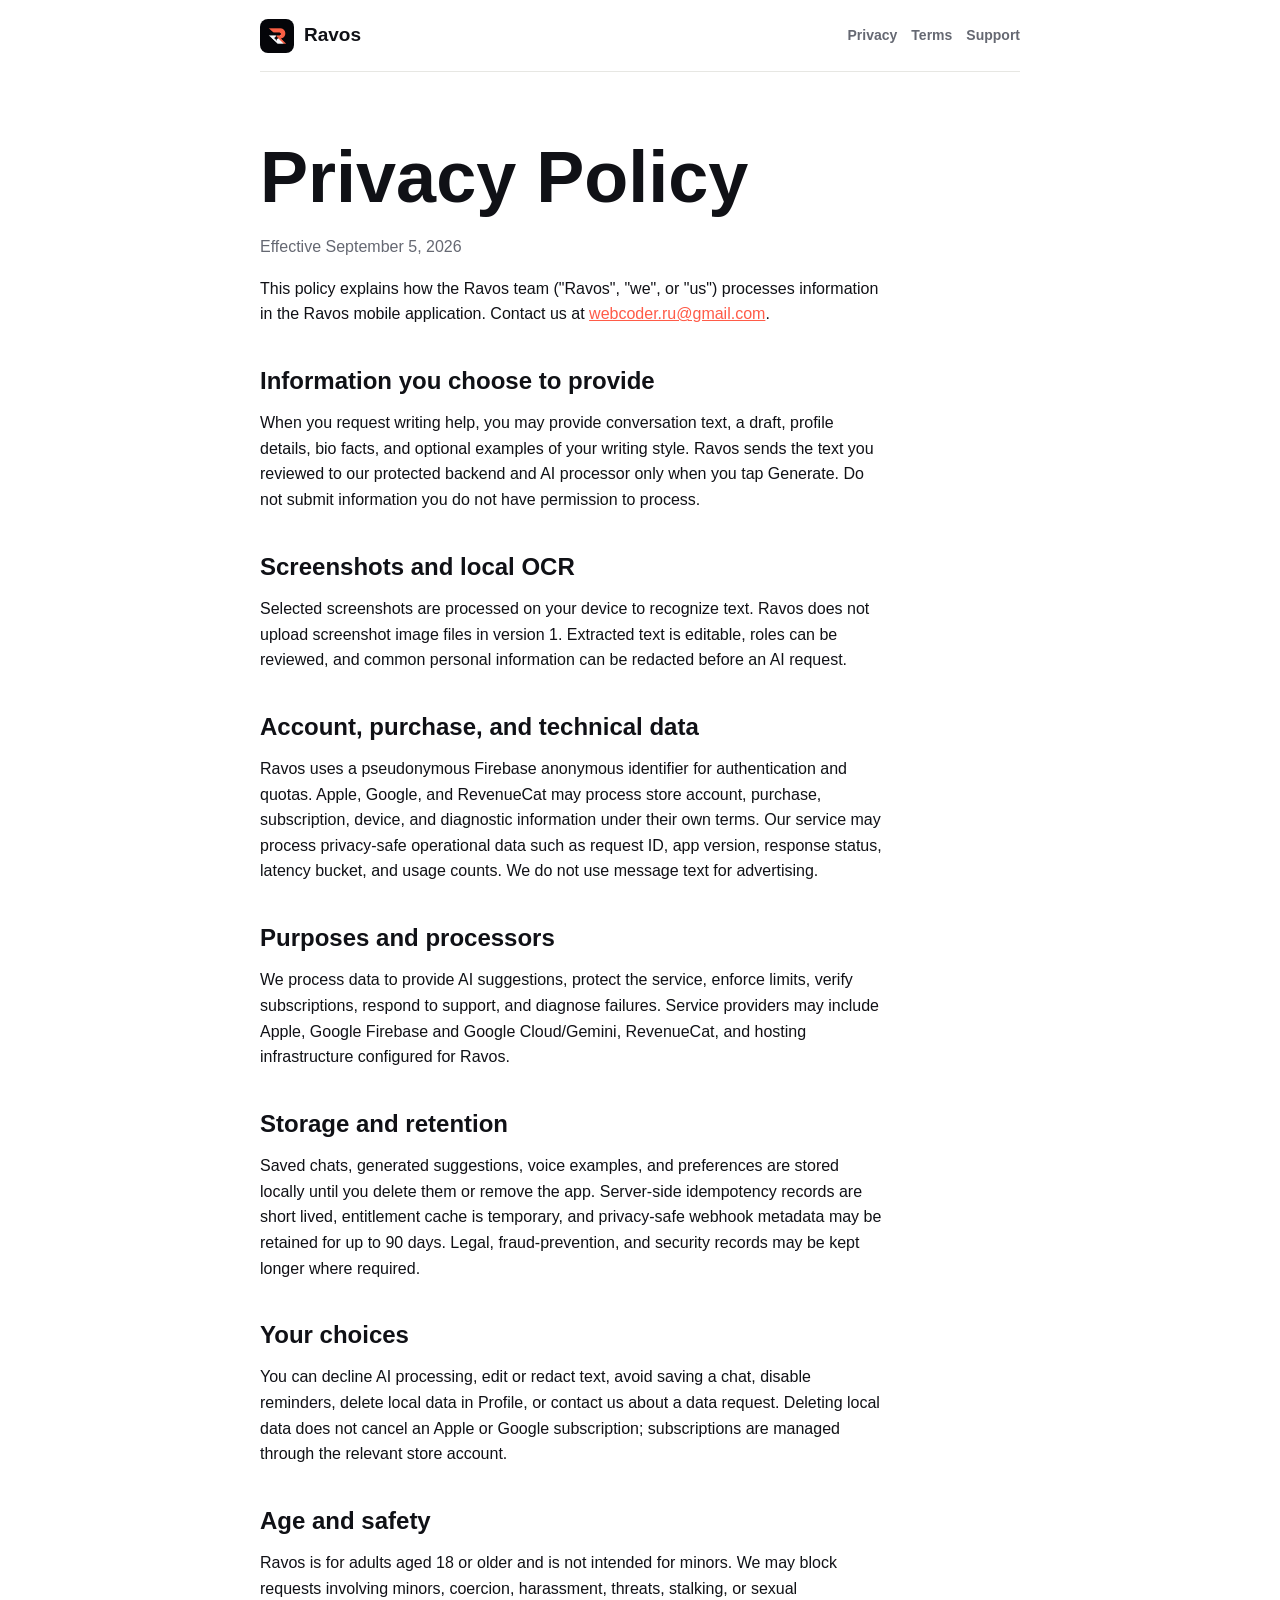
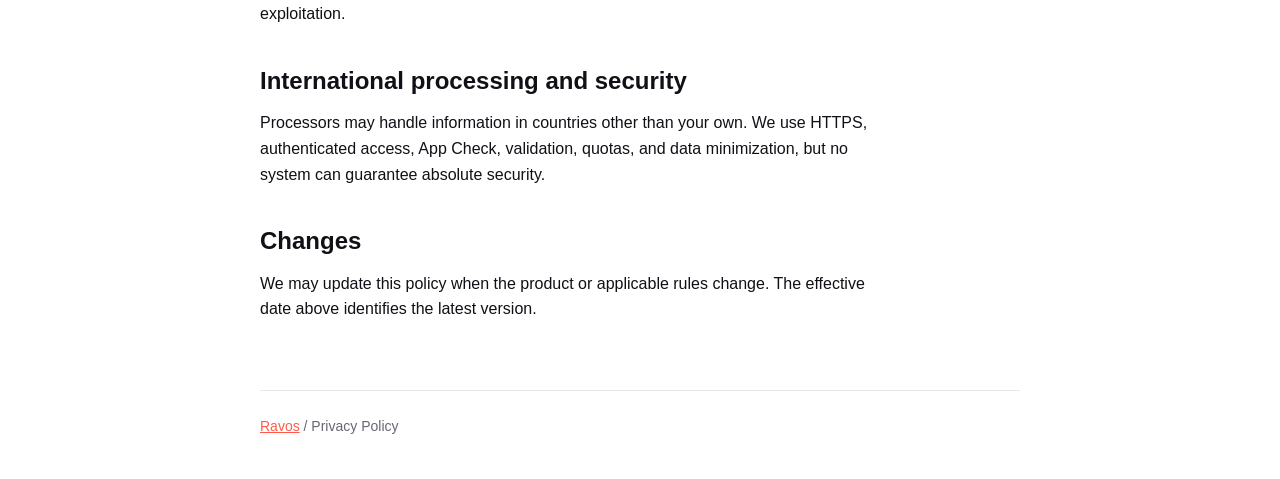
==== privacy.html @ eeb3f3bd "feat: publish Ravos legal site" ====
<!doctype html>
<html lang="en">
  <head>
    <meta charset="utf-8" />
    <meta name="viewport" content="width=device-width, initial-scale=1" />
    <title>Privacy Policy - Ravos</title>
    <link rel="stylesheet" href="styles.css" />
  </head>
  <body>
    <header>
      <a class="brand" href="index.html"><img src="assets/icon.png" alt="" />Ravos</a>
      <nav aria-label="Legal and support"><a href="privacy.html">Privacy</a><a href="terms.html">Terms</a><a href="support.html">Support</a></nav>
    </header>
    <main>
      <h1>Privacy Policy</h1>
      <p class="meta">Effective September 5, 2026</p>
      <p>This policy explains how the Ravos team ("Ravos", "we", or "us") processes information in the Ravos mobile application. Contact us at <a href="mailto:webcoder.ru@gmail.com">webcoder.ru@gmail.com</a>.</p>

      <h2>Information you choose to provide</h2>
      <p>When you request writing help, you may provide conversation text, a draft, profile details, bio facts, and optional examples of your writing style. Ravos sends the text you reviewed to our protected backend and AI processor only when you tap Generate. Do not submit information you do not have permission to process.</p>

      <h2>Screenshots and local OCR</h2>
      <p>Selected screenshots are processed on your device to recognize text. Ravos does not upload screenshot image files in version 1. Extracted text is editable, roles can be reviewed, and common personal information can be redacted before an AI request.</p>

      <h2>Account, purchase, and technical data</h2>
      <p>Ravos uses a pseudonymous Firebase anonymous identifier for authentication and quotas. Apple, Google, and RevenueCat may process store account, purchase, subscription, device, and diagnostic information under their own terms. Our service may process privacy-safe operational data such as request ID, app version, response status, latency bucket, and usage counts. We do not use message text for advertising.</p>

      <h2>Purposes and processors</h2>
      <p>We process data to provide AI suggestions, protect the service, enforce limits, verify subscriptions, respond to support, and diagnose failures. Service providers may include Apple, Google Firebase and Google Cloud/Gemini, RevenueCat, and hosting infrastructure configured for Ravos.</p>

      <h2>Storage and retention</h2>
      <p>Saved chats, generated suggestions, voice examples, and preferences are stored locally until you delete them or remove the app. Server-side idempotency records are short lived, entitlement cache is temporary, and privacy-safe webhook metadata may be retained for up to 90 days. Legal, fraud-prevention, and security records may be kept longer where required.</p>

      <h2>Your choices</h2>
      <p>You can decline AI processing, edit or redact text, avoid saving a chat, disable reminders, delete local data in Profile, or contact us about a data request. Deleting local data does not cancel an Apple or Google subscription; subscriptions are managed through the relevant store account.</p>

      <h2>Age and safety</h2>
      <p>Ravos is for adults aged 18 or older and is not intended for minors. We may block requests involving minors, coercion, harassment, threats, stalking, or sexual exploitation.</p>

      <h2>International processing and security</h2>
      <p>Processors may handle information in countries other than your own. We use HTTPS, authenticated access, App Check, validation, quotas, and data minimization, but no system can guarantee absolute security.</p>

      <h2>Changes</h2>
      <p>We may update this policy when the product or applicable rules change. The effective date above identifies the latest version.</p>
    </main>
    <footer><a href="index.html">Ravos</a> / Privacy Policy</footer>
  </body>
</html>
---- styles.css ----
:root {
  color-scheme: light dark;
  --bg: #ffffff;
  --surface: #f5f5f2;
  --text: #101116;
  --muted: #656872;
  --line: #e7e7e3;
  --accent: #ff5b48;
}

@media (prefers-color-scheme: dark) {
  :root {
    --bg: #000000;
    --surface: #111216;
    --text: #f7f9ff;
    --muted: #a9abb5;
    --line: #292b31;
    --accent: #ff806c;
  }
}

* {
  box-sizing: border-box;
}

body {
  margin: 0;
  background: var(--bg);
  color: var(--text);
  font: 16px/1.6 -apple-system, BlinkMacSystemFont, "Segoe UI", sans-serif;
}

a {
  color: var(--accent);
}

header,
main,
footer {
  width: min(760px, calc(100% - 32px));
  margin: 0 auto;
}

header {
  display: flex;
  align-items: center;
  justify-content: space-between;
  min-height: 72px;
  border-bottom: 1px solid var(--line);
}

.brand {
  display: inline-flex;
  align-items: center;
  gap: 10px;
  color: var(--text);
  font-size: 19px;
  font-weight: 750;
  text-decoration: none;
}

.brand img {
  width: 34px;
  height: 34px;
  border-radius: 8px;
}

nav {
  display: flex;
  flex-wrap: wrap;
  justify-content: flex-end;
  gap: 14px;
}

nav a {
  color: var(--muted);
  font-size: 14px;
  font-weight: 650;
  text-decoration: none;
}

main {
  padding: 64px 0 52px;
}

.hero {
  min-height: 58vh;
  display: grid;
  align-content: center;
  padding-bottom: 36px;
}

h1,
h2 {
  line-height: 1.14;
  letter-spacing: 0;
}

h1 {
  max-width: 680px;
  margin: 0;
  font-size: clamp(42px, 9vw, 72px);
}

h2 {
  margin: 40px 0 12px;
  font-size: 24px;
}

p,
li {
  max-width: 70ch;
}

.lead {
  margin: 20px 0 0;
  color: var(--muted);
  font-size: 20px;
}

.actions {
  display: flex;
  flex-wrap: wrap;
  gap: 12px;
  margin-top: 28px;
}

.button {
  display: inline-flex;
  min-height: 46px;
  align-items: center;
  padding: 10px 16px;
  border: 1px solid var(--line);
  border-radius: 8px;
  background: var(--surface);
  color: var(--text);
  font-weight: 700;
  text-decoration: none;
}

.button.primary {
  border-color: var(--accent);
  background: var(--accent);
  color: #ffffff;
}

.rule {
  margin: 32px 0;
  border: 0;
  border-top: 1px solid var(--line);
}

.meta,
footer {
  color: var(--muted);
}

footer {
  padding: 24px 0 42px;
  border-top: 1px solid var(--line);
  font-size: 14px;
}

@media (max-width: 560px) {
  header {
    align-items: flex-start;
    flex-direction: column;
    justify-content: center;
    gap: 8px;
    padding: 14px 0;
  }

  nav {
    justify-content: flex-start;
  }

  main {
    padding-top: 42px;
  }
}
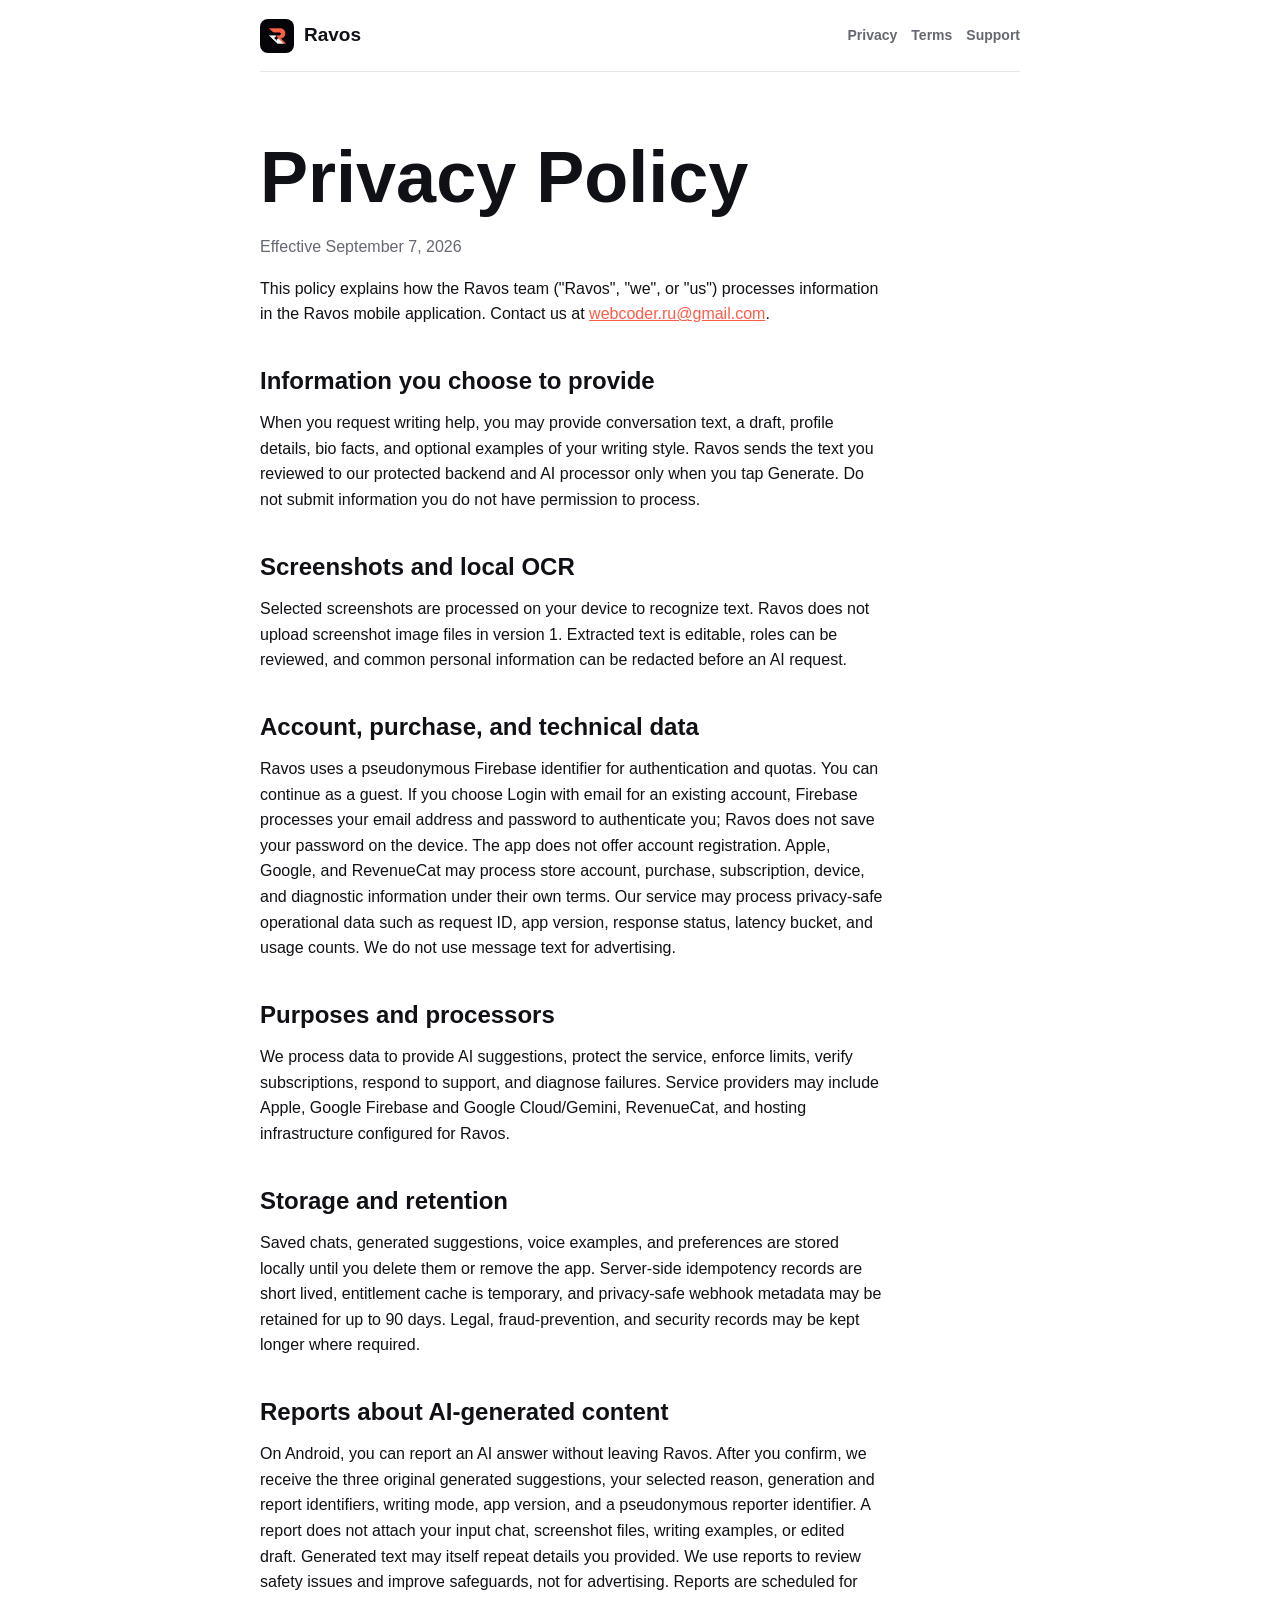
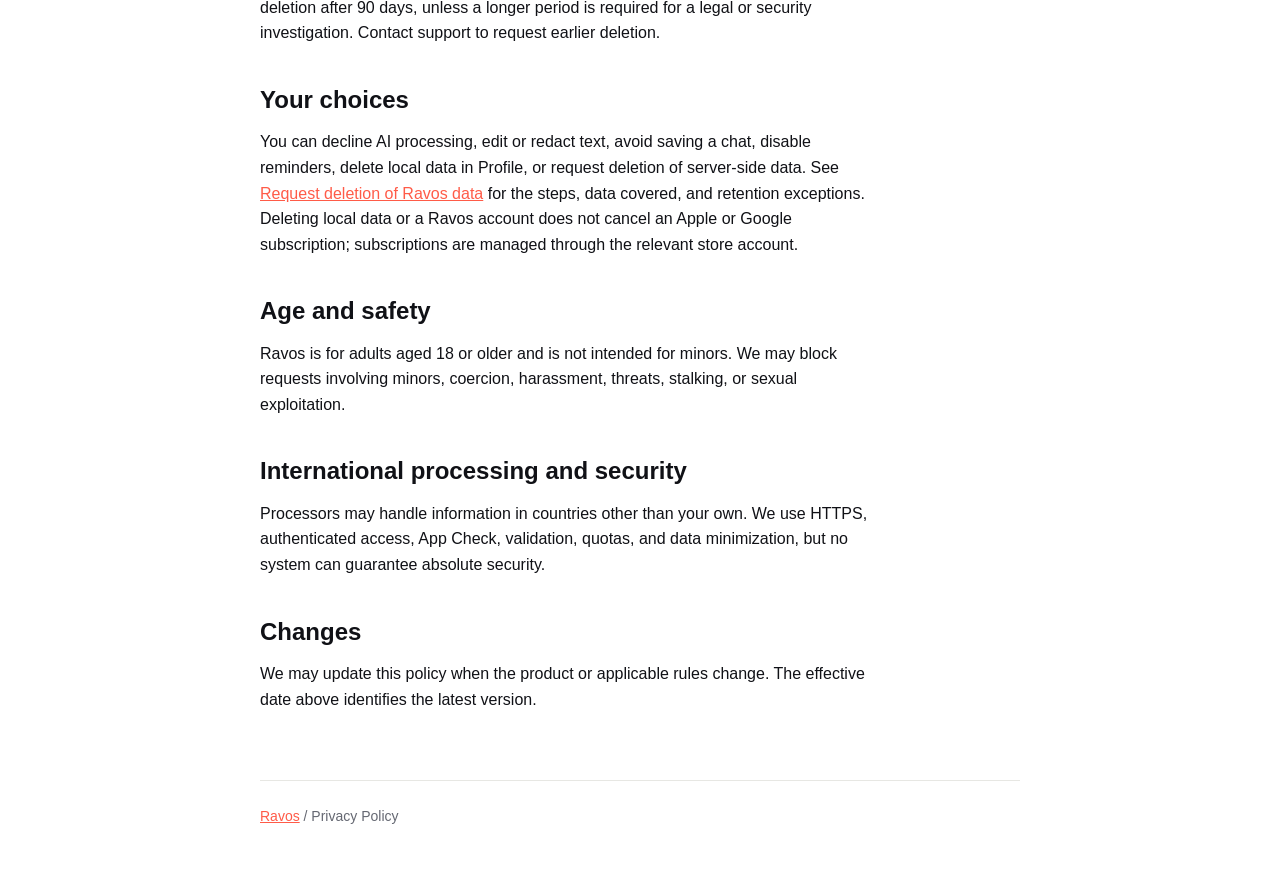
==== commit 90172b8f: "Publish Android report retention disclosure" ====
--- a/privacy.html
+++ b/privacy.html
@@ -13,7 +13,7 @@
     </header>
     <main>
       <h1>Privacy Policy</h1>
-      <p class="meta">Effective September 5, 2026</p>
+      <p class="meta">Effective September 7, 2026</p>
       <p>This policy explains how the Ravos team ("Ravos", "we", or "us") processes information in the Ravos mobile application. Contact us at <a href="mailto:webcoder.ru@gmail.com">webcoder.ru@gmail.com</a>.</p>
 
       <h2>Information you choose to provide</h2>
@@ -23,7 +23,7 @@
       <p>Selected screenshots are processed on your device to recognize text. Ravos does not upload screenshot image files in version 1. Extracted text is editable, roles can be reviewed, and common personal information can be redacted before an AI request.</p>
 
       <h2>Account, purchase, and technical data</h2>
-      <p>Ravos uses a pseudonymous Firebase anonymous identifier for authentication and quotas. Apple, Google, and RevenueCat may process store account, purchase, subscription, device, and diagnostic information under their own terms. Our service may process privacy-safe operational data such as request ID, app version, response status, latency bucket, and usage counts. We do not use message text for advertising.</p>
+      <p>Ravos uses a pseudonymous Firebase identifier for authentication and quotas. You can continue as a guest. If you choose Login with email for an existing account, Firebase processes your email address and password to authenticate you; Ravos does not save your password on the device. The app does not offer account registration. Apple, Google, and RevenueCat may process store account, purchase, subscription, device, and diagnostic information under their own terms. Our service may process privacy-safe operational data such as request ID, app version, response status, latency bucket, and usage counts. We do not use message text for advertising.</p>
 
       <h2>Purposes and processors</h2>
       <p>We process data to provide AI suggestions, protect the service, enforce limits, verify subscriptions, respond to support, and diagnose failures. Service providers may include Apple, Google Firebase and Google Cloud/Gemini, RevenueCat, and hosting infrastructure configured for Ravos.</p>
@@ -31,8 +31,11 @@
       <h2>Storage and retention</h2>
       <p>Saved chats, generated suggestions, voice examples, and preferences are stored locally until you delete them or remove the app. Server-side idempotency records are short lived, entitlement cache is temporary, and privacy-safe webhook metadata may be retained for up to 90 days. Legal, fraud-prevention, and security records may be kept longer where required.</p>
 
+      <h2>Reports about AI-generated content</h2>
+      <p>On Android, you can report an AI answer without leaving Ravos. After you confirm, we receive the three original generated suggestions, your selected reason, generation and report identifiers, writing mode, app version, and a pseudonymous reporter identifier. A report does not attach your input chat, screenshot files, writing examples, or edited draft. Generated text may itself repeat details you provided. We use reports to review safety issues and improve safeguards, not for advertising. Reports are scheduled for deletion after 90 days, unless a longer period is required for a legal or security investigation. Contact support to request earlier deletion.</p>
+
       <h2>Your choices</h2>
-      <p>You can decline AI processing, edit or redact text, avoid saving a chat, disable reminders, delete local data in Profile, or contact us about a data request. Deleting local data does not cancel an Apple or Google subscription; subscriptions are managed through the relevant store account.</p>
+      <p>You can decline AI processing, edit or redact text, avoid saving a chat, disable reminders, delete local data in Profile, or request deletion of server-side data. See <a href="support.html#delete-data">Request deletion of Ravos data</a> for the steps, data covered, and retention exceptions. Deleting local data or a Ravos account does not cancel an Apple or Google subscription; subscriptions are managed through the relevant store account.</p>
 
       <h2>Age and safety</h2>
       <p>Ravos is for adults aged 18 or older and is not intended for minors. We may block requests involving minors, coercion, harassment, threats, stalking, or sexual exploitation.</p>
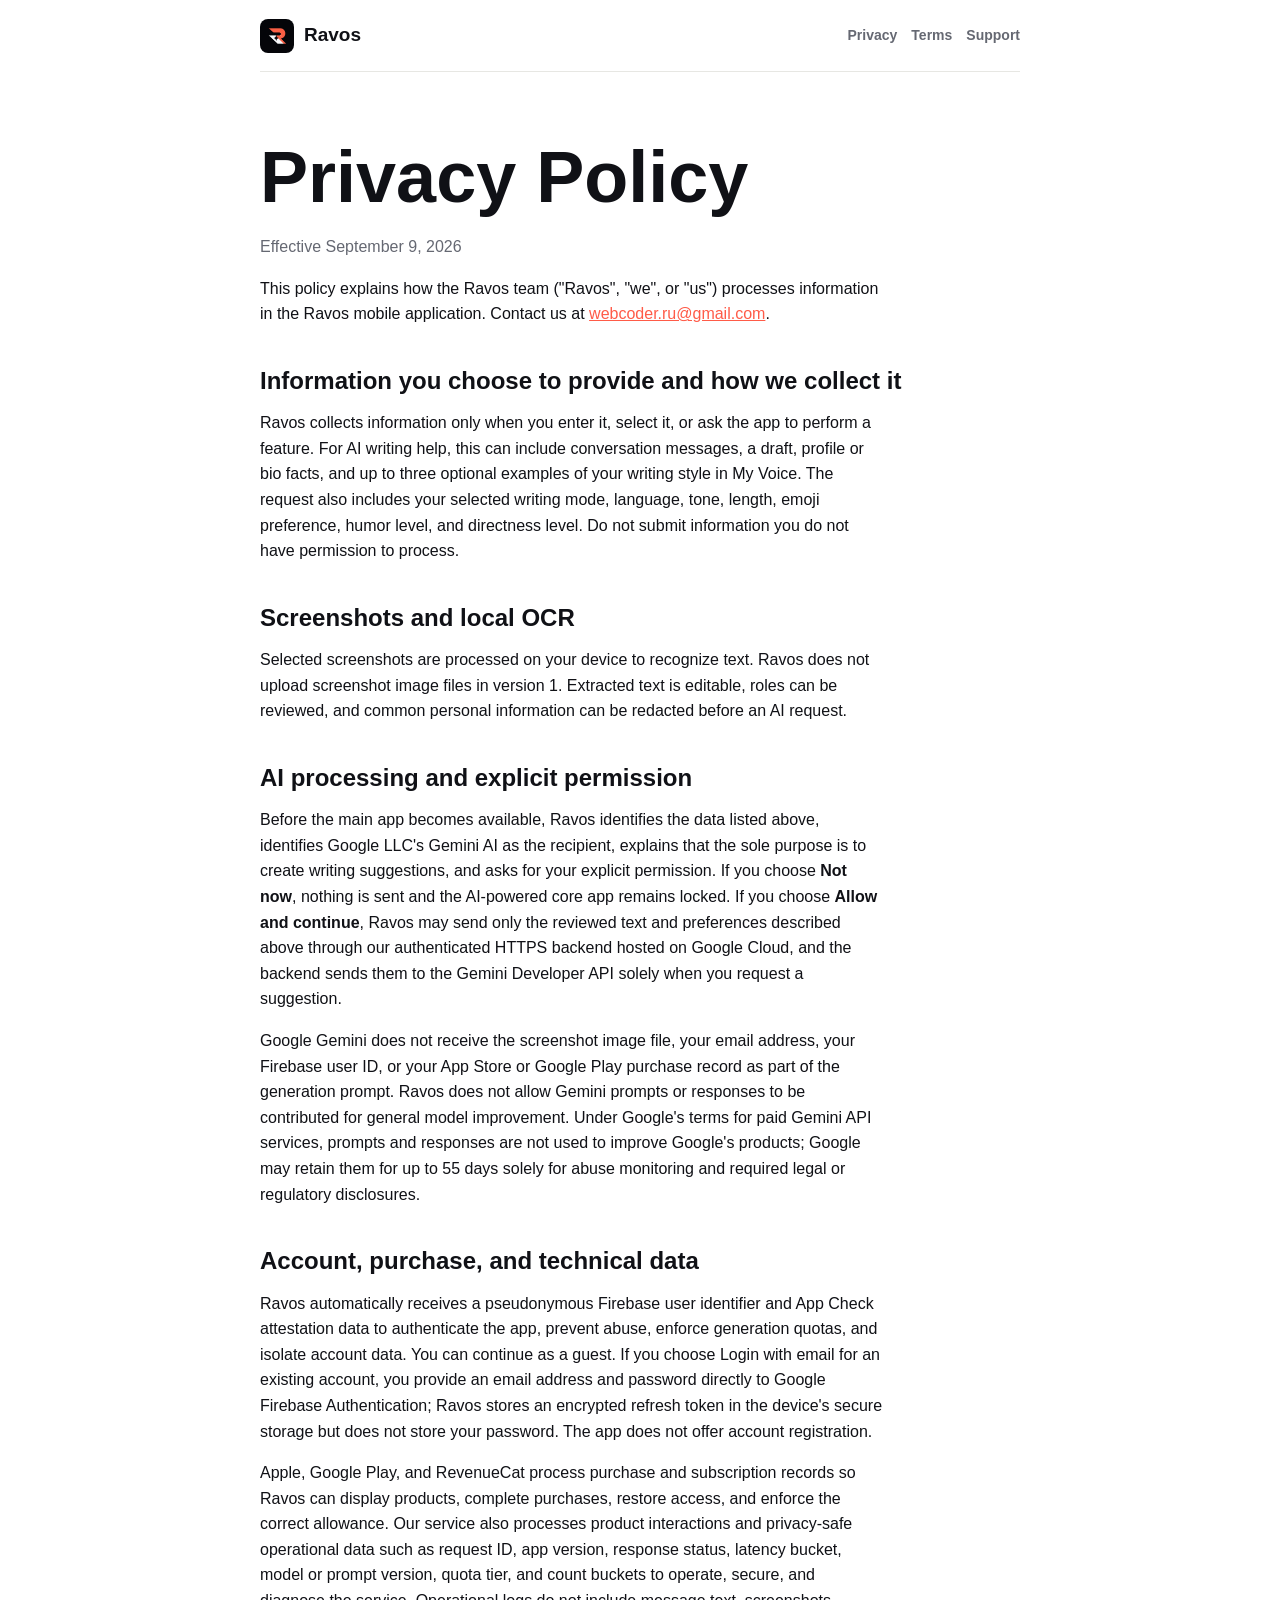
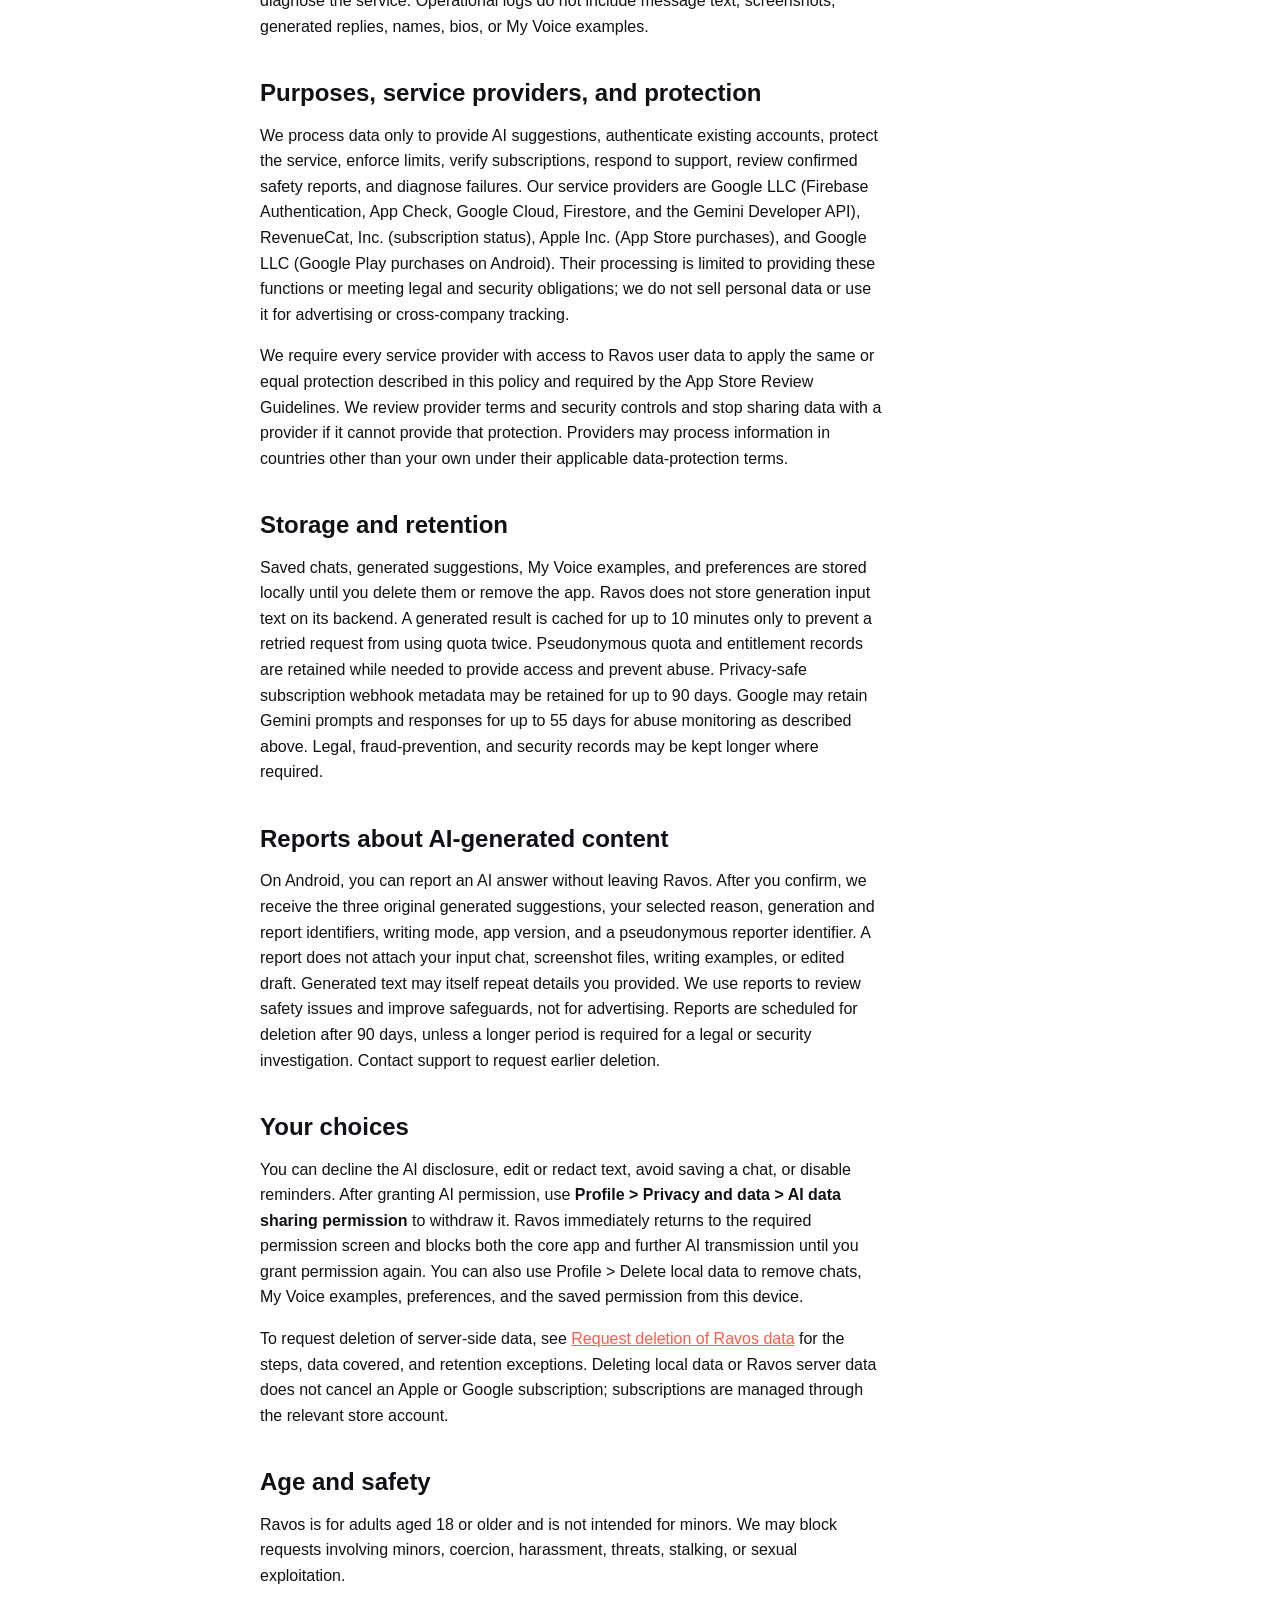
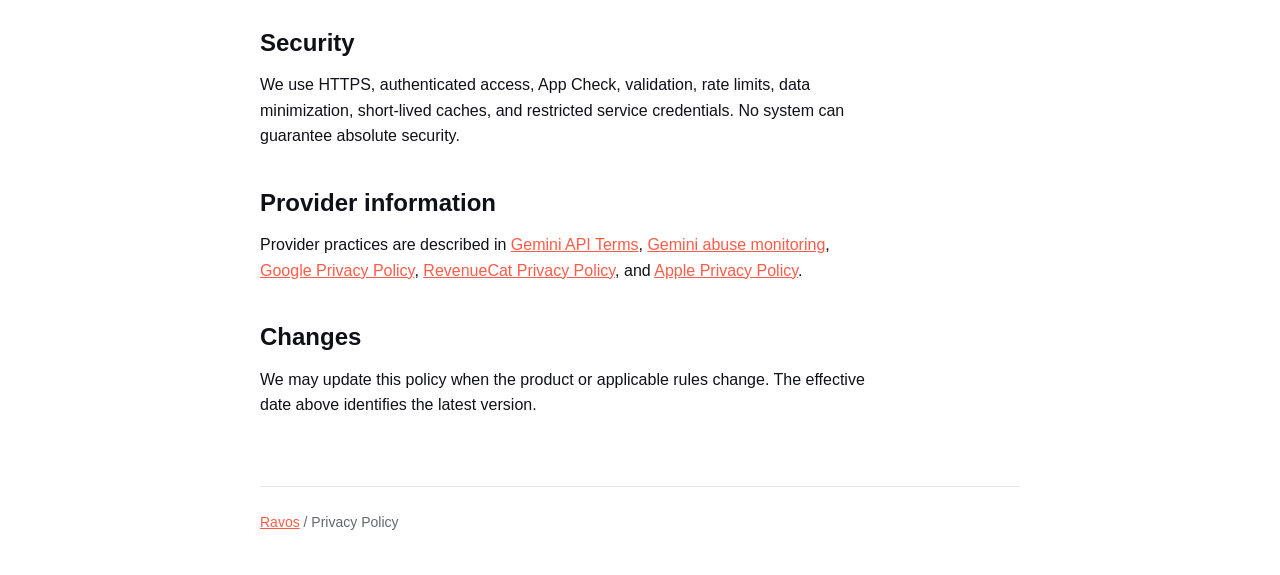
==== commit 29f86b47: "Clarify Ravos AI data processing" ====
--- a/privacy.html
+++ b/privacy.html
@@ -13,35 +13,45 @@
     </header>
     <main>
       <h1>Privacy Policy</h1>
-      <p class="meta">Effective September 7, 2026</p>
+      <p class="meta">Effective September 9, 2026</p>
       <p>This policy explains how the Ravos team ("Ravos", "we", or "us") processes information in the Ravos mobile application. Contact us at <a href="mailto:webcoder.ru@gmail.com">webcoder.ru@gmail.com</a>.</p>
 
-      <h2>Information you choose to provide</h2>
-      <p>When you request writing help, you may provide conversation text, a draft, profile details, bio facts, and optional examples of your writing style. Ravos sends the text you reviewed to our protected backend and AI processor only when you tap Generate. Do not submit information you do not have permission to process.</p>
+      <h2>Information you choose to provide and how we collect it</h2>
+      <p>Ravos collects information only when you enter it, select it, or ask the app to perform a feature. For AI writing help, this can include conversation messages, a draft, profile or bio facts, and up to three optional examples of your writing style in My Voice. The request also includes your selected writing mode, language, tone, length, emoji preference, humor level, and directness level. Do not submit information you do not have permission to process.</p>
 
       <h2>Screenshots and local OCR</h2>
       <p>Selected screenshots are processed on your device to recognize text. Ravos does not upload screenshot image files in version 1. Extracted text is editable, roles can be reviewed, and common personal information can be redacted before an AI request.</p>
 
+      <h2>AI processing and explicit permission</h2>
+      <p>Before the main app becomes available, Ravos identifies the data listed above, identifies Google LLC's Gemini AI as the recipient, explains that the sole purpose is to create writing suggestions, and asks for your explicit permission. If you choose <strong>Not now</strong>, nothing is sent and the AI-powered core app remains locked. If you choose <strong>Allow and continue</strong>, Ravos may send only the reviewed text and preferences described above through our authenticated HTTPS backend hosted on Google Cloud, and the backend sends them to the Gemini Developer API solely when you request a suggestion.</p>
+      <p>Google Gemini does not receive the screenshot image file, your email address, your Firebase user ID, or your App Store or Google Play purchase record as part of the generation prompt. Ravos does not allow Gemini prompts or responses to be contributed for general model improvement. Under Google's terms for paid Gemini API services, prompts and responses are not used to improve Google's products; Google may retain them for up to 55 days solely for abuse monitoring and required legal or regulatory disclosures.</p>
+
       <h2>Account, purchase, and technical data</h2>
-      <p>Ravos uses a pseudonymous Firebase identifier for authentication and quotas. You can continue as a guest. If you choose Login with email for an existing account, Firebase processes your email address and password to authenticate you; Ravos does not save your password on the device. The app does not offer account registration. Apple, Google, and RevenueCat may process store account, purchase, subscription, device, and diagnostic information under their own terms. Our service may process privacy-safe operational data such as request ID, app version, response status, latency bucket, and usage counts. We do not use message text for advertising.</p>
+      <p>Ravos automatically receives a pseudonymous Firebase user identifier and App Check attestation data to authenticate the app, prevent abuse, enforce generation quotas, and isolate account data. You can continue as a guest. If you choose Login with email for an existing account, you provide an email address and password directly to Google Firebase Authentication; Ravos stores an encrypted refresh token in the device's secure storage but does not store your password. The app does not offer account registration.</p>
+      <p>Apple, Google Play, and RevenueCat process purchase and subscription records so Ravos can display products, complete purchases, restore access, and enforce the correct allowance. Our service also processes product interactions and privacy-safe operational data such as request ID, app version, response status, latency bucket, model or prompt version, quota tier, and count buckets to operate, secure, and diagnose the service. Operational logs do not include message text, screenshots, generated replies, names, bios, or My Voice examples.</p>
 
-      <h2>Purposes and processors</h2>
-      <p>We process data to provide AI suggestions, protect the service, enforce limits, verify subscriptions, respond to support, and diagnose failures. Service providers may include Apple, Google Firebase and Google Cloud/Gemini, RevenueCat, and hosting infrastructure configured for Ravos.</p>
+      <h2>Purposes, service providers, and protection</h2>
+      <p>We process data only to provide AI suggestions, authenticate existing accounts, protect the service, enforce limits, verify subscriptions, respond to support, review confirmed safety reports, and diagnose failures. Our service providers are Google LLC (Firebase Authentication, App Check, Google Cloud, Firestore, and the Gemini Developer API), RevenueCat, Inc. (subscription status), Apple Inc. (App Store purchases), and Google LLC (Google Play purchases on Android). Their processing is limited to providing these functions or meeting legal and security obligations; we do not sell personal data or use it for advertising or cross-company tracking.</p>
+      <p>We require every service provider with access to Ravos user data to apply the same or equal protection described in this policy and required by the App Store Review Guidelines. We review provider terms and security controls and stop sharing data with a provider if it cannot provide that protection. Providers may process information in countries other than your own under their applicable data-protection terms.</p>
 
       <h2>Storage and retention</h2>
-      <p>Saved chats, generated suggestions, voice examples, and preferences are stored locally until you delete them or remove the app. Server-side idempotency records are short lived, entitlement cache is temporary, and privacy-safe webhook metadata may be retained for up to 90 days. Legal, fraud-prevention, and security records may be kept longer where required.</p>
+      <p>Saved chats, generated suggestions, My Voice examples, and preferences are stored locally until you delete them or remove the app. Ravos does not store generation input text on its backend. A generated result is cached for up to 10 minutes only to prevent a retried request from using quota twice. Pseudonymous quota and entitlement records are retained while needed to provide access and prevent abuse. Privacy-safe subscription webhook metadata may be retained for up to 90 days. Google may retain Gemini prompts and responses for up to 55 days for abuse monitoring as described above. Legal, fraud-prevention, and security records may be kept longer where required.</p>
 
       <h2>Reports about AI-generated content</h2>
       <p>On Android, you can report an AI answer without leaving Ravos. After you confirm, we receive the three original generated suggestions, your selected reason, generation and report identifiers, writing mode, app version, and a pseudonymous reporter identifier. A report does not attach your input chat, screenshot files, writing examples, or edited draft. Generated text may itself repeat details you provided. We use reports to review safety issues and improve safeguards, not for advertising. Reports are scheduled for deletion after 90 days, unless a longer period is required for a legal or security investigation. Contact support to request earlier deletion.</p>
 
       <h2>Your choices</h2>
-      <p>You can decline AI processing, edit or redact text, avoid saving a chat, disable reminders, delete local data in Profile, or request deletion of server-side data. See <a href="support.html#delete-data">Request deletion of Ravos data</a> for the steps, data covered, and retention exceptions. Deleting local data or a Ravos account does not cancel an Apple or Google subscription; subscriptions are managed through the relevant store account.</p>
+      <p>You can decline the AI disclosure, edit or redact text, avoid saving a chat, or disable reminders. After granting AI permission, use <strong>Profile &gt; Privacy and data &gt; AI data sharing permission</strong> to withdraw it. Ravos immediately returns to the required permission screen and blocks both the core app and further AI transmission until you grant permission again. You can also use Profile &gt; Delete local data to remove chats, My Voice examples, preferences, and the saved permission from this device.</p>
+      <p>To request deletion of server-side data, see <a href="support.html#delete-data">Request deletion of Ravos data</a> for the steps, data covered, and retention exceptions. Deleting local data or Ravos server data does not cancel an Apple or Google subscription; subscriptions are managed through the relevant store account.</p>
 
       <h2>Age and safety</h2>
       <p>Ravos is for adults aged 18 or older and is not intended for minors. We may block requests involving minors, coercion, harassment, threats, stalking, or sexual exploitation.</p>
 
-      <h2>International processing and security</h2>
-      <p>Processors may handle information in countries other than your own. We use HTTPS, authenticated access, App Check, validation, quotas, and data minimization, but no system can guarantee absolute security.</p>
+      <h2>Security</h2>
+      <p>We use HTTPS, authenticated access, App Check, validation, rate limits, data minimization, short-lived caches, and restricted service credentials. No system can guarantee absolute security.</p>
+
+      <h2>Provider information</h2>
+      <p>Provider practices are described in <a href="https://ai.google.dev/gemini-api/terms">Gemini API Terms</a>, <a href="https://ai.google.dev/gemini-api/docs/usage-policies">Gemini abuse monitoring</a>, <a href="https://policies.google.com/privacy">Google Privacy Policy</a>, <a href="https://www.revenuecat.com/privacy/">RevenueCat Privacy Policy</a>, and <a href="https://www.apple.com/legal/privacy/">Apple Privacy Policy</a>.</p>
 
       <h2>Changes</h2>
       <p>We may update this policy when the product or applicable rules change. The effective date above identifies the latest version.</p>
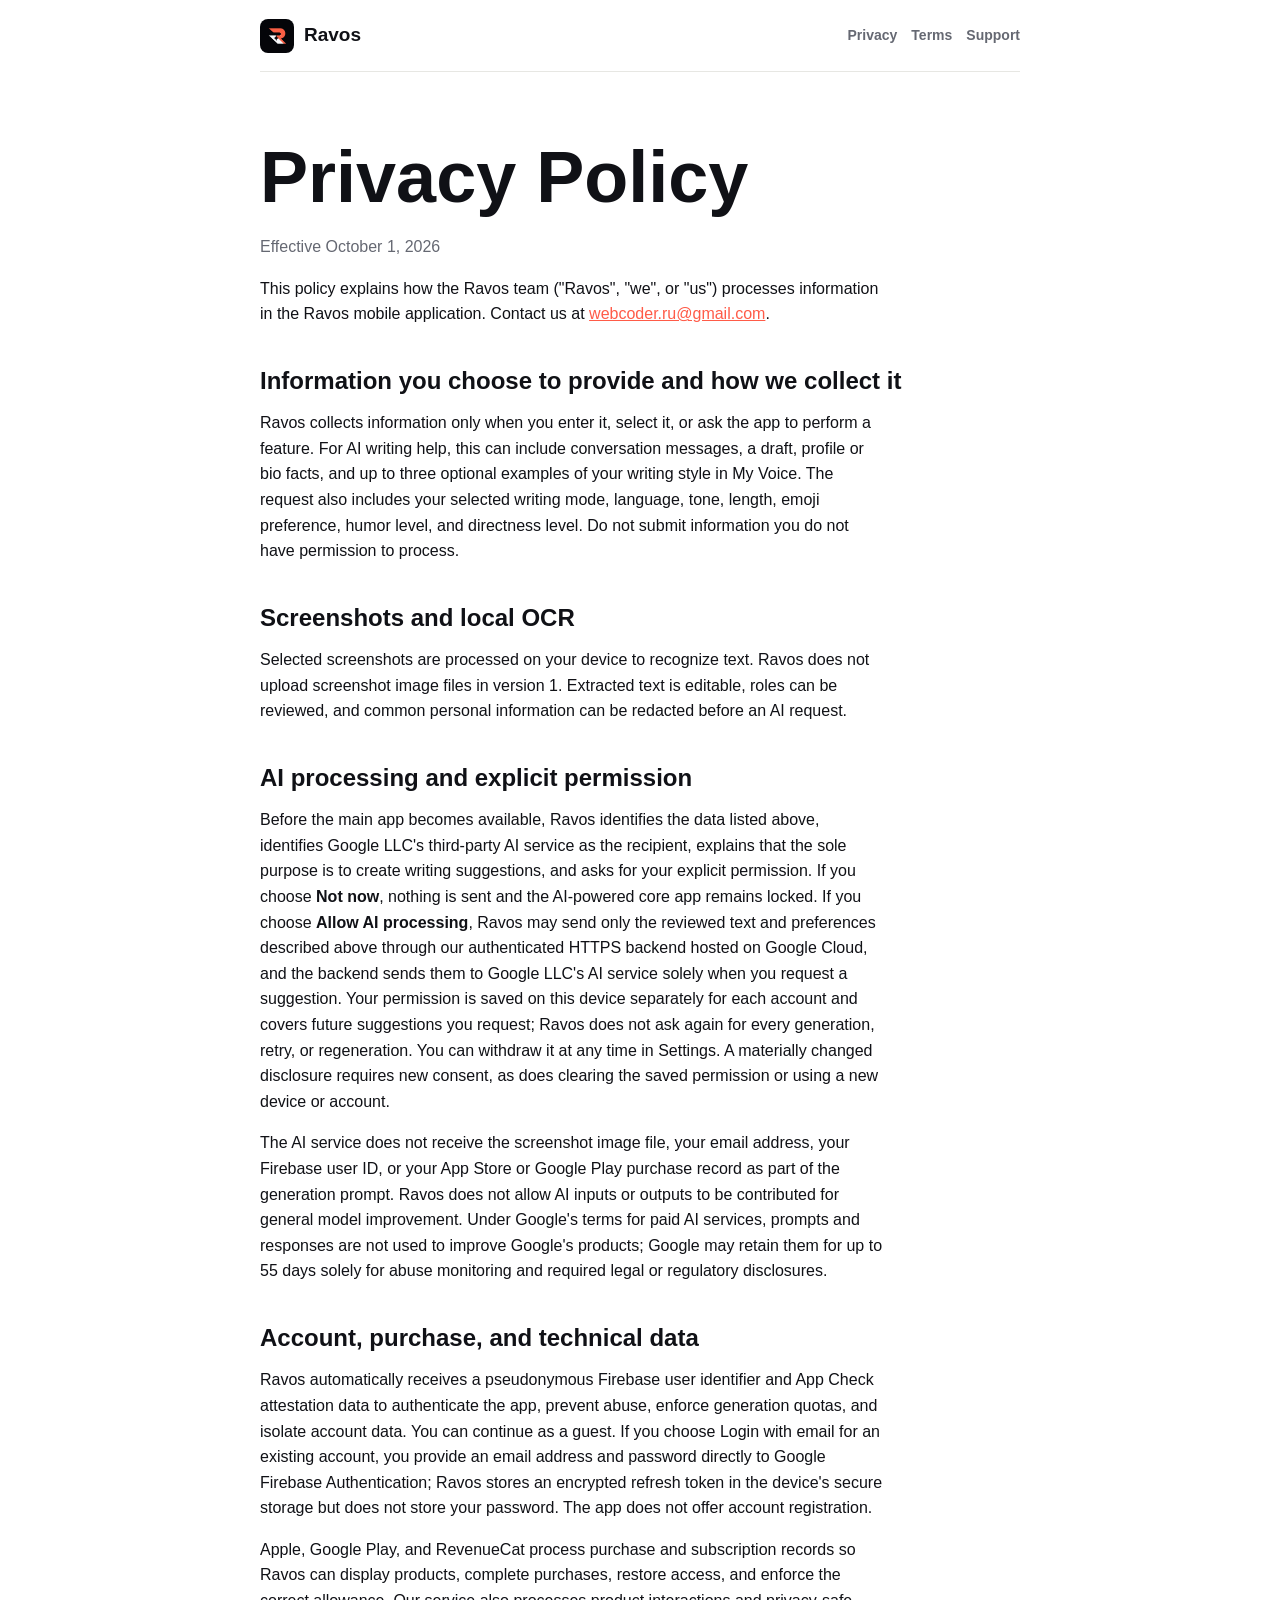
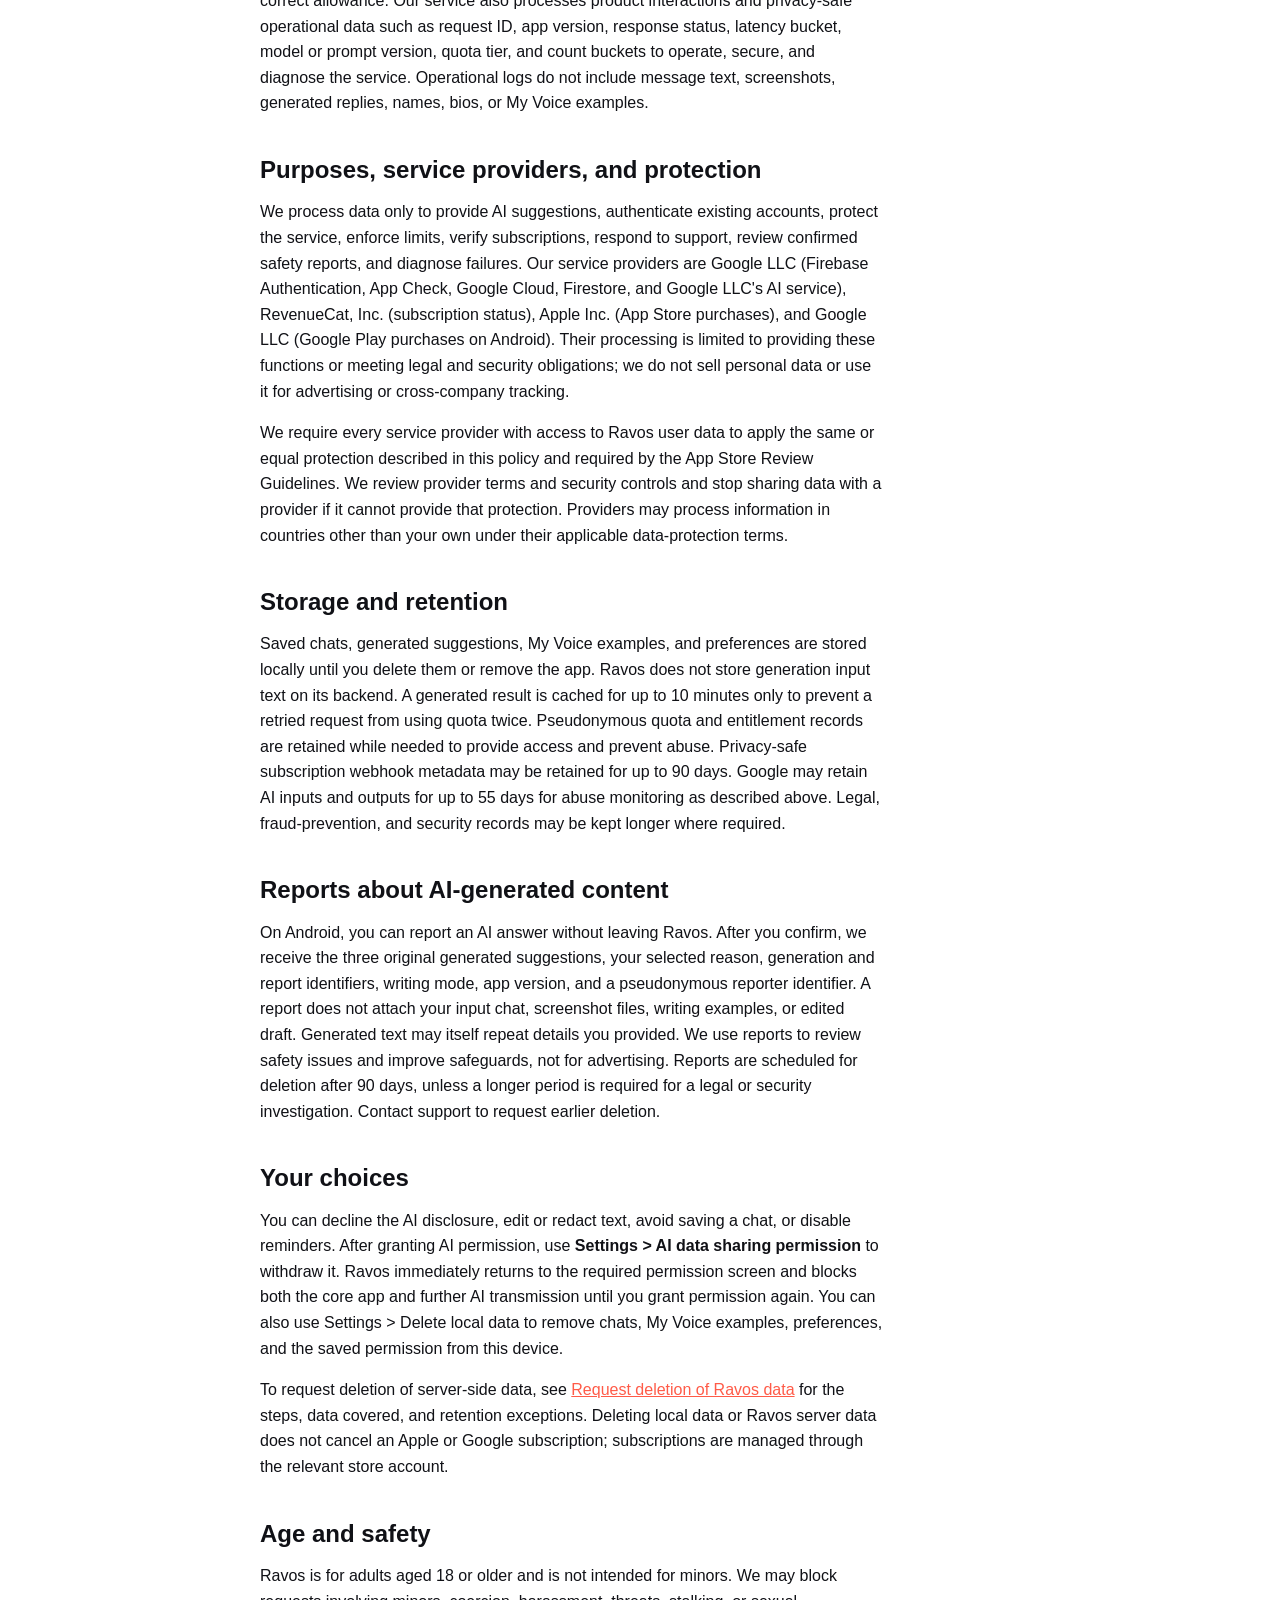
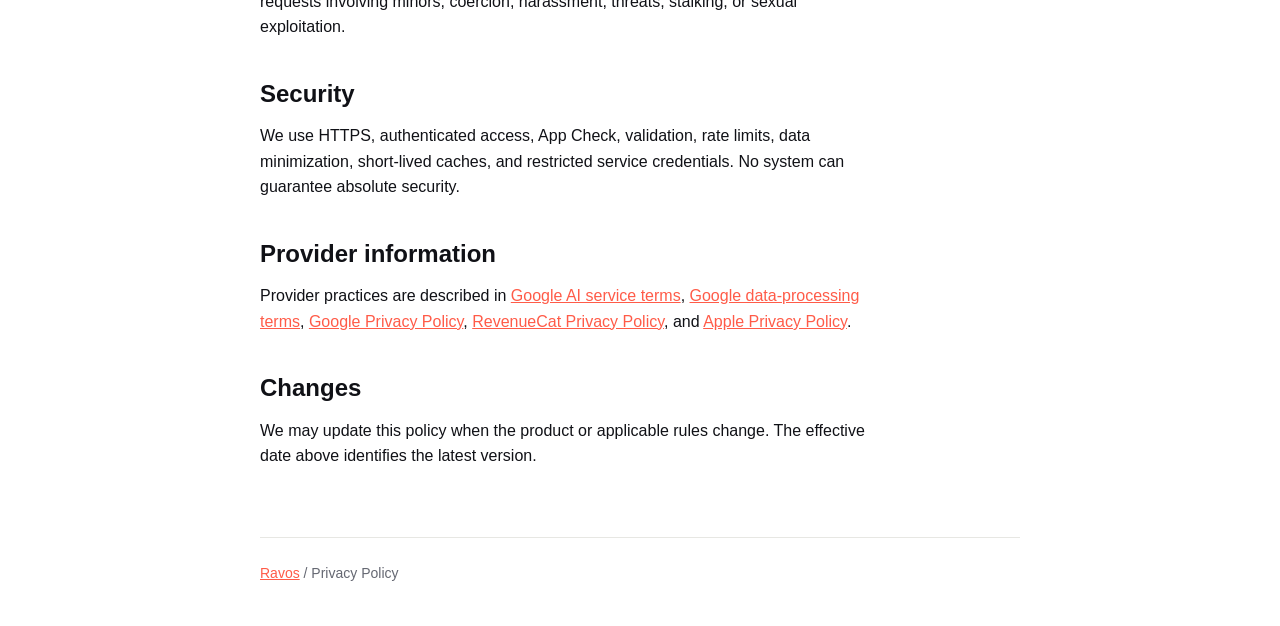
==== commit 06e462b0: "Clarify saved AI consent and disclose company recipient" ====
--- a/privacy.html
+++ b/privacy.html
@@ -13,7 +13,7 @@
     </header>
     <main>
       <h1>Privacy Policy</h1>
-      <p class="meta">Effective September 9, 2026</p>
+      <p class="meta">Effective October 1, 2026</p>
       <p>This policy explains how the Ravos team ("Ravos", "we", or "us") processes information in the Ravos mobile application. Contact us at <a href="mailto:webcoder.ru@gmail.com">webcoder.ru@gmail.com</a>.</p>
 
       <h2>Information you choose to provide and how we collect it</h2>
@@ -23,25 +23,25 @@
       <p>Selected screenshots are processed on your device to recognize text. Ravos does not upload screenshot image files in version 1. Extracted text is editable, roles can be reviewed, and common personal information can be redacted before an AI request.</p>
 
       <h2>AI processing and explicit permission</h2>
-      <p>Before the main app becomes available, Ravos identifies the data listed above, identifies Google LLC's Gemini AI as the recipient, explains that the sole purpose is to create writing suggestions, and asks for your explicit permission. If you choose <strong>Not now</strong>, nothing is sent and the AI-powered core app remains locked. If you choose <strong>Allow and continue</strong>, Ravos may send only the reviewed text and preferences described above through our authenticated HTTPS backend hosted on Google Cloud, and the backend sends them to the Gemini Developer API solely when you request a suggestion.</p>
-      <p>Google Gemini does not receive the screenshot image file, your email address, your Firebase user ID, or your App Store or Google Play purchase record as part of the generation prompt. Ravos does not allow Gemini prompts or responses to be contributed for general model improvement. Under Google's terms for paid Gemini API services, prompts and responses are not used to improve Google's products; Google may retain them for up to 55 days solely for abuse monitoring and required legal or regulatory disclosures.</p>
+      <p>Before the main app becomes available, Ravos identifies the data listed above, identifies Google LLC's third-party AI service as the recipient, explains that the sole purpose is to create writing suggestions, and asks for your explicit permission. If you choose <strong>Not now</strong>, nothing is sent and the AI-powered core app remains locked. If you choose <strong>Allow AI processing</strong>, Ravos may send only the reviewed text and preferences described above through our authenticated HTTPS backend hosted on Google Cloud, and the backend sends them to Google LLC's AI service solely when you request a suggestion. Your permission is saved on this device separately for each account and covers future suggestions you request; Ravos does not ask again for every generation, retry, or regeneration. You can withdraw it at any time in Settings. A materially changed disclosure requires new consent, as does clearing the saved permission or using a new device or account.</p>
+      <p>The AI service does not receive the screenshot image file, your email address, your Firebase user ID, or your App Store or Google Play purchase record as part of the generation prompt. Ravos does not allow AI inputs or outputs to be contributed for general model improvement. Under Google's terms for paid AI services, prompts and responses are not used to improve Google's products; Google may retain them for up to 55 days solely for abuse monitoring and required legal or regulatory disclosures.</p>
 
       <h2>Account, purchase, and technical data</h2>
       <p>Ravos automatically receives a pseudonymous Firebase user identifier and App Check attestation data to authenticate the app, prevent abuse, enforce generation quotas, and isolate account data. You can continue as a guest. If you choose Login with email for an existing account, you provide an email address and password directly to Google Firebase Authentication; Ravos stores an encrypted refresh token in the device's secure storage but does not store your password. The app does not offer account registration.</p>
       <p>Apple, Google Play, and RevenueCat process purchase and subscription records so Ravos can display products, complete purchases, restore access, and enforce the correct allowance. Our service also processes product interactions and privacy-safe operational data such as request ID, app version, response status, latency bucket, model or prompt version, quota tier, and count buckets to operate, secure, and diagnose the service. Operational logs do not include message text, screenshots, generated replies, names, bios, or My Voice examples.</p>
 
       <h2>Purposes, service providers, and protection</h2>
-      <p>We process data only to provide AI suggestions, authenticate existing accounts, protect the service, enforce limits, verify subscriptions, respond to support, review confirmed safety reports, and diagnose failures. Our service providers are Google LLC (Firebase Authentication, App Check, Google Cloud, Firestore, and the Gemini Developer API), RevenueCat, Inc. (subscription status), Apple Inc. (App Store purchases), and Google LLC (Google Play purchases on Android). Their processing is limited to providing these functions or meeting legal and security obligations; we do not sell personal data or use it for advertising or cross-company tracking.</p>
+      <p>We process data only to provide AI suggestions, authenticate existing accounts, protect the service, enforce limits, verify subscriptions, respond to support, review confirmed safety reports, and diagnose failures. Our service providers are Google LLC (Firebase Authentication, App Check, Google Cloud, Firestore, and Google LLC's AI service), RevenueCat, Inc. (subscription status), Apple Inc. (App Store purchases), and Google LLC (Google Play purchases on Android). Their processing is limited to providing these functions or meeting legal and security obligations; we do not sell personal data or use it for advertising or cross-company tracking.</p>
       <p>We require every service provider with access to Ravos user data to apply the same or equal protection described in this policy and required by the App Store Review Guidelines. We review provider terms and security controls and stop sharing data with a provider if it cannot provide that protection. Providers may process information in countries other than your own under their applicable data-protection terms.</p>
 
       <h2>Storage and retention</h2>
-      <p>Saved chats, generated suggestions, My Voice examples, and preferences are stored locally until you delete them or remove the app. Ravos does not store generation input text on its backend. A generated result is cached for up to 10 minutes only to prevent a retried request from using quota twice. Pseudonymous quota and entitlement records are retained while needed to provide access and prevent abuse. Privacy-safe subscription webhook metadata may be retained for up to 90 days. Google may retain Gemini prompts and responses for up to 55 days for abuse monitoring as described above. Legal, fraud-prevention, and security records may be kept longer where required.</p>
+      <p>Saved chats, generated suggestions, My Voice examples, and preferences are stored locally until you delete them or remove the app. Ravos does not store generation input text on its backend. A generated result is cached for up to 10 minutes only to prevent a retried request from using quota twice. Pseudonymous quota and entitlement records are retained while needed to provide access and prevent abuse. Privacy-safe subscription webhook metadata may be retained for up to 90 days. Google may retain AI inputs and outputs for up to 55 days for abuse monitoring as described above. Legal, fraud-prevention, and security records may be kept longer where required.</p>
 
       <h2>Reports about AI-generated content</h2>
       <p>On Android, you can report an AI answer without leaving Ravos. After you confirm, we receive the three original generated suggestions, your selected reason, generation and report identifiers, writing mode, app version, and a pseudonymous reporter identifier. A report does not attach your input chat, screenshot files, writing examples, or edited draft. Generated text may itself repeat details you provided. We use reports to review safety issues and improve safeguards, not for advertising. Reports are scheduled for deletion after 90 days, unless a longer period is required for a legal or security investigation. Contact support to request earlier deletion.</p>
 
       <h2>Your choices</h2>
-      <p>You can decline the AI disclosure, edit or redact text, avoid saving a chat, or disable reminders. After granting AI permission, use <strong>Profile &gt; Privacy and data &gt; AI data sharing permission</strong> to withdraw it. Ravos immediately returns to the required permission screen and blocks both the core app and further AI transmission until you grant permission again. You can also use Profile &gt; Delete local data to remove chats, My Voice examples, preferences, and the saved permission from this device.</p>
+      <p>You can decline the AI disclosure, edit or redact text, avoid saving a chat, or disable reminders. After granting AI permission, use <strong>Settings &gt; AI data sharing permission</strong> to withdraw it. Ravos immediately returns to the required permission screen and blocks both the core app and further AI transmission until you grant permission again. You can also use Settings &gt; Delete local data to remove chats, My Voice examples, preferences, and the saved permission from this device.</p>
       <p>To request deletion of server-side data, see <a href="support.html#delete-data">Request deletion of Ravos data</a> for the steps, data covered, and retention exceptions. Deleting local data or Ravos server data does not cancel an Apple or Google subscription; subscriptions are managed through the relevant store account.</p>
 
       <h2>Age and safety</h2>
@@ -51,7 +51,7 @@
       <p>We use HTTPS, authenticated access, App Check, validation, rate limits, data minimization, short-lived caches, and restricted service credentials. No system can guarantee absolute security.</p>
 
       <h2>Provider information</h2>
-      <p>Provider practices are described in <a href="https://ai.google.dev/gemini-api/terms">Gemini API Terms</a>, <a href="https://ai.google.dev/gemini-api/docs/usage-policies">Gemini abuse monitoring</a>, <a href="https://policies.google.com/privacy">Google Privacy Policy</a>, <a href="https://www.revenuecat.com/privacy/">RevenueCat Privacy Policy</a>, and <a href="https://www.apple.com/legal/privacy/">Apple Privacy Policy</a>.</p>
+      <p>Provider practices are described in <a href="https://ai.google.dev/terms">Google AI service terms</a>, <a href="https://business.safety.google/processorterms/">Google data-processing terms</a>, <a href="https://policies.google.com/privacy">Google Privacy Policy</a>, <a href="https://www.revenuecat.com/privacy/">RevenueCat Privacy Policy</a>, and <a href="https://www.apple.com/legal/privacy/">Apple Privacy Policy</a>.</p>
 
       <h2>Changes</h2>
       <p>We may update this policy when the product or applicable rules change. The effective date above identifies the latest version.</p>
